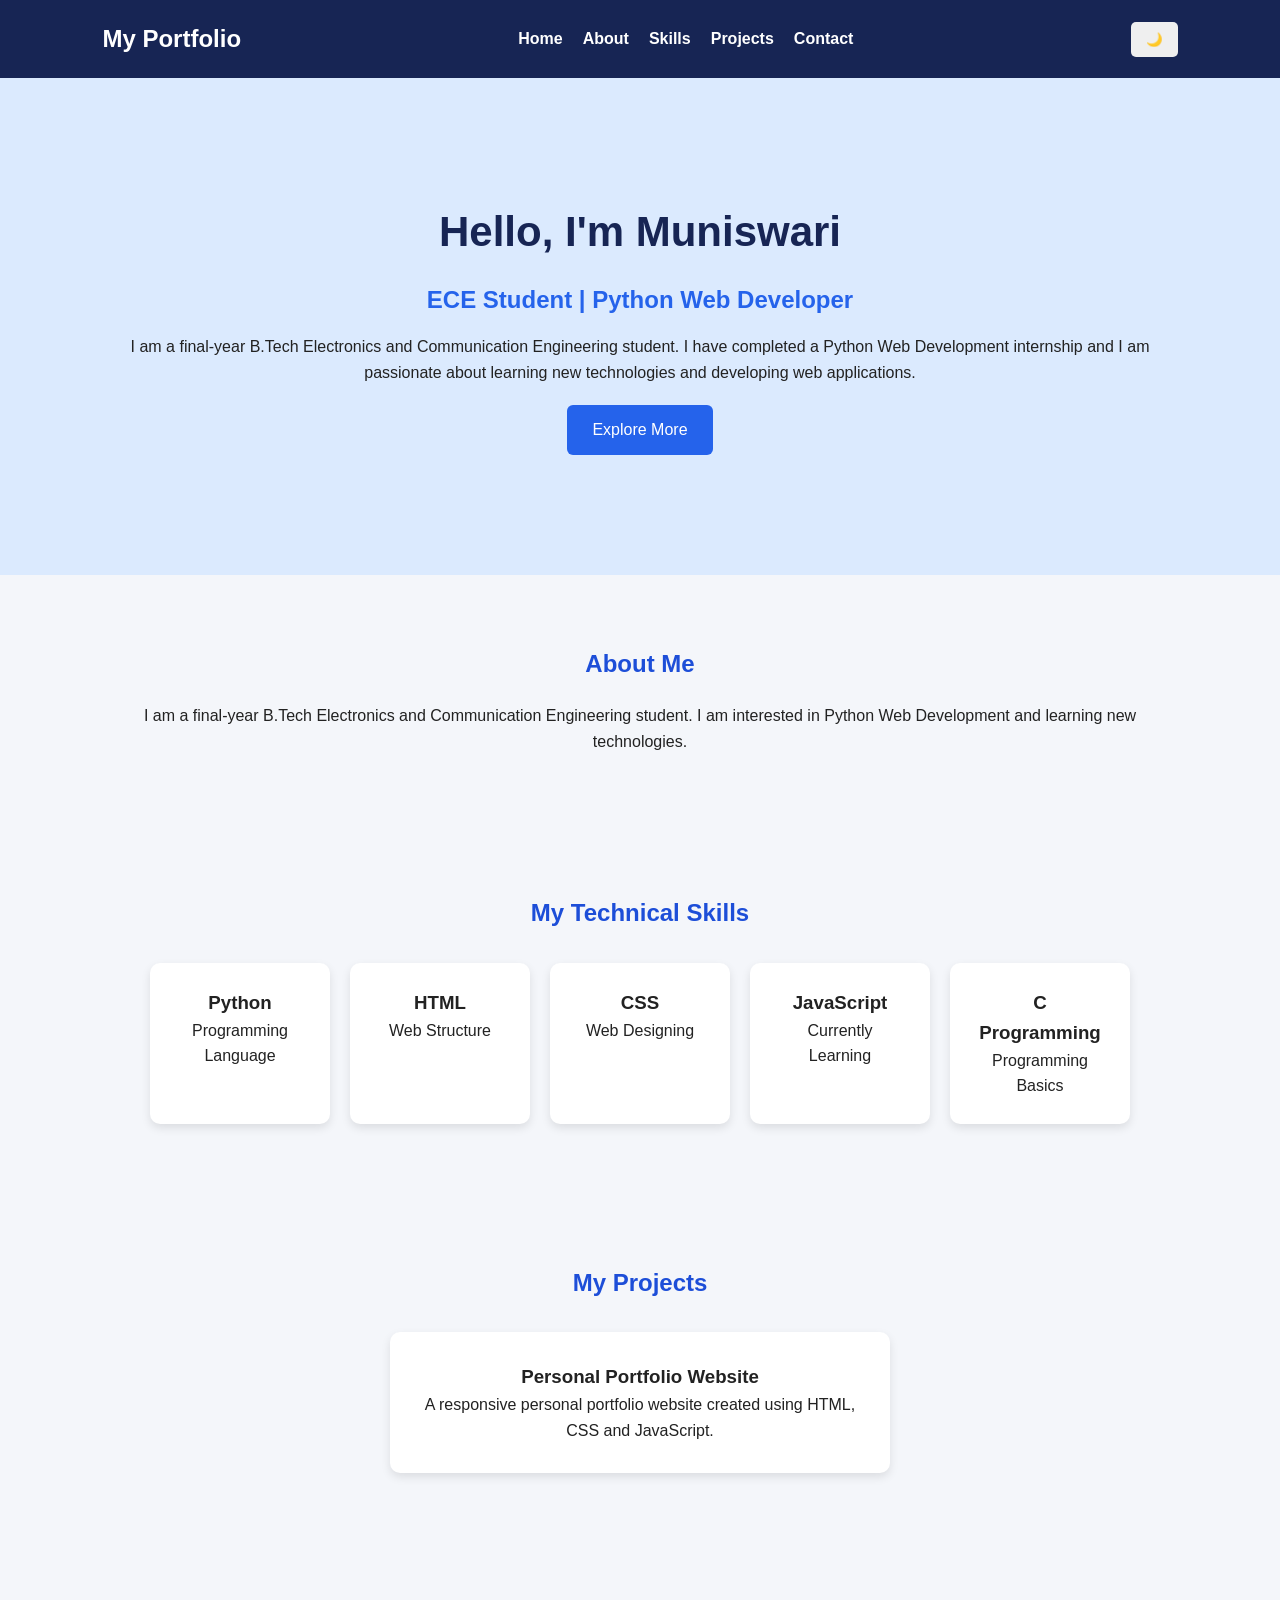
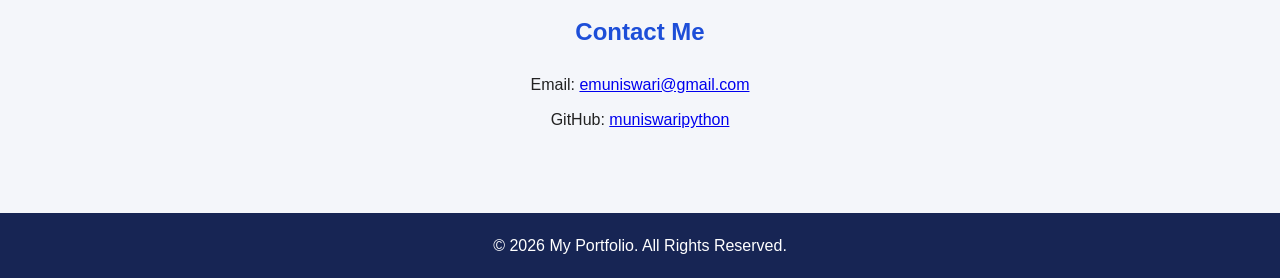
==== index.html @ 98d361c9 "Add files via upload" ====
<!DOCTYPE html>
<html lang="en">

<head>
    <meta charset="UTF-8">
    <meta name="viewport" content="width=device-width, initial-scale=1.0">

    <title>My Personal Portfolio</title>

    <link rel="stylesheet" href="style.css">
</head>

<body>

    <!-- Navigation Bar -->
    <header>
        <nav>
            <h2>My Portfolio</h2>

            <ul>
                <li><a href="#home">Home</a></li>
                <li><a href="#about">About</a></li>
                <li><a href="#skills">Skills</a></li>
                <li><a href="#projects">Projects</a></li>
                <li><a href="#contact">Contact</a></li>
            </ul>

            <button id="themeToggle">🌙</button>
        </nav>
    </header>

    <!-- Home Section -->
    <section id="home">

        <h1>Hello, I'm Muniswari</h1>

        <h2>ECE Student | Python Web Developer</h2>

        <p>
    I am a final-year B.Tech Electronics and
    Communication Engineering student.
    I have completed a Python Web Development internship
    and I am passionate about learning new technologies
    and developing web applications.
       </p>

        <a href="#about" class="btn">Explore More</a>

    </section>

    <!-- About Section -->
    <section id="about">

        <h2>About Me</h2>

        <p>
            I am a final-year B.Tech Electronics
            and Communication Engineering student.

            I am interested in Python Web Development
            and learning new technologies.
        </p>

    </section>
    <!-- Skills Section -->
<section id="skills">

    <h2>My Technical Skills</h2>

    <div class="skills-container">

        <div class="skill-card">
            <h3>Python</h3>
            <p>Programming Language</p>
        </div>

        <div class="skill-card">
            <h3>HTML</h3>
            <p>Web Structure</p>
        </div>

        <div class="skill-card">
            <h3>CSS</h3>
            <p>Web Designing</p>
        </div>

        <div class="skill-card">
            <h3>JavaScript</h3>
            <p>Currently Learning</p>
        </div>

        <div class="skill-card">
            <h3>C Programming</h3>
            <p>Programming Basics</p>
        </div>

    </div>

</section>


<!-- Projects Section -->
<section id="projects">

    <h2>My Projects</h2>

    <div class="projects-container">

        <div class="project-card">

            <h3>Personal Portfolio Website</h3>

            <p>
                A responsive personal portfolio website
                created using HTML, CSS and JavaScript.
            </p>

        </div>

    </div>

</section>


<!-- Contact Section -->
<section id="contact">

    <h2>Contact Me</h2>

    <p>Email: <a href="mailto:emuniswari@gmail.com">
                emuniswari@gmail.com
              </a> 
</p>

    <p>GitHub:
    <a href="https://github.com/muniswaripython" target="_blank">
        muniswaripython
    </a>
</p>

</section>


<!-- Footer -->
<footer>

    <p>© 2026 My Portfolio. All Rights Reserved.</p>

</footer>

<script src="script.js"></script>

</body>
</html>
---- style.css ----
/* Basic Settings */
* {
    margin: 0;
    padding: 0;
    box-sizing: border-box;
}

html {
    scroll-behavior: smooth;
}

body {
    font-family: Arial, sans-serif;
    background-color: #f4f6fa;
    color: #222;
    line-height: 1.6;
}

/* Navigation Bar */
header {
    background-color: #172554;
    padding: 20px 8%;
    color: white;
}

nav {
    display: flex;
    justify-content: space-between;
    align-items: center;
    flex-wrap: wrap;
    gap: 15px;
}

nav ul {
    display: flex;
    list-style: none;
    gap: 20px;
    flex-wrap: wrap;
}

nav a {
    color: white;
    text-decoration: none;
    font-weight: bold;
}

nav a:hover {
    color: #60a5fa;
}

/* Theme Button */
#themeToggle {
    padding: 10px 15px;
    border: none;
    border-radius: 5px;
    cursor: pointer;
}

/* All Sections */
section {
    padding: 70px 10%;
    text-align: center;
}

/* Home Section */
#home {
    background-color: #dbeafe;
    padding: 120px 10%;
}

#home h1 {
    font-size: 42px;
    color: #172554;
}

#home h2 {
    margin: 15px;
    color: #2563eb;
}

/* Section Headings */
section h2 {
    color: #1d4ed8;
    margin-bottom: 20px;
}

/* Button */
.btn {
    display: inline-block;
    margin-top: 20px;
    padding: 12px 25px;
    background-color: #2563eb;
    color: white;
    text-decoration: none;
    border-radius: 6px;
}

.btn:hover {
    background-color: #172554;
}

/* Footer */
footer {
    background-color: #172554;
    color: white;
    text-align: center;
    padding: 20px;
}

/* Dark Mode */
body.dark {
    background-color: #111827;
    color: white;
}

body.dark section {
    background-color: #1f2937;
    color: white;
}

body.dark section h2,
body.dark #home h1 {
    color: #93c5fd;
}

/* Mobile Responsive Design */
@media (max-width: 600px) {

    nav {
        flex-direction: column;
    }

    nav ul {
        justify-content: center;
        gap: 12px;
    }

    #home h1 {
        font-size: 28px;
    }

    section {
        padding: 45px 6%;
    }
}
/* Skills Section */
.skills-container {
    display: flex;
    justify-content: center;
    flex-wrap: wrap;
    gap: 20px;
    margin-top: 30px;
}

.skill-card {
    background-color: white;
    padding: 25px;
    width: 180px;
    border-radius: 10px;
    box-shadow: 0 4px 10px rgba(0, 0, 0, 0.1);
    transition: 0.3s;
}

.skill-card:hover {
    transform: translateY(-8px);
}

/* Projects Section */
.projects-container {
    display: flex;
    justify-content: center;
    margin-top: 30px;
}

.project-card {
    background-color: white;
    padding: 30px;
    max-width: 500px;
    border-radius: 10px;
    box-shadow: 0 4px 10px rgba(0, 0, 0, 0.1);
}

/* Dark Mode Cards */
body.dark .skill-card,
body.dark .project-card {
    background-color: #374151;
    color: white;
}

/* Contact Section */
#contact p {
    margin: 10px;
}
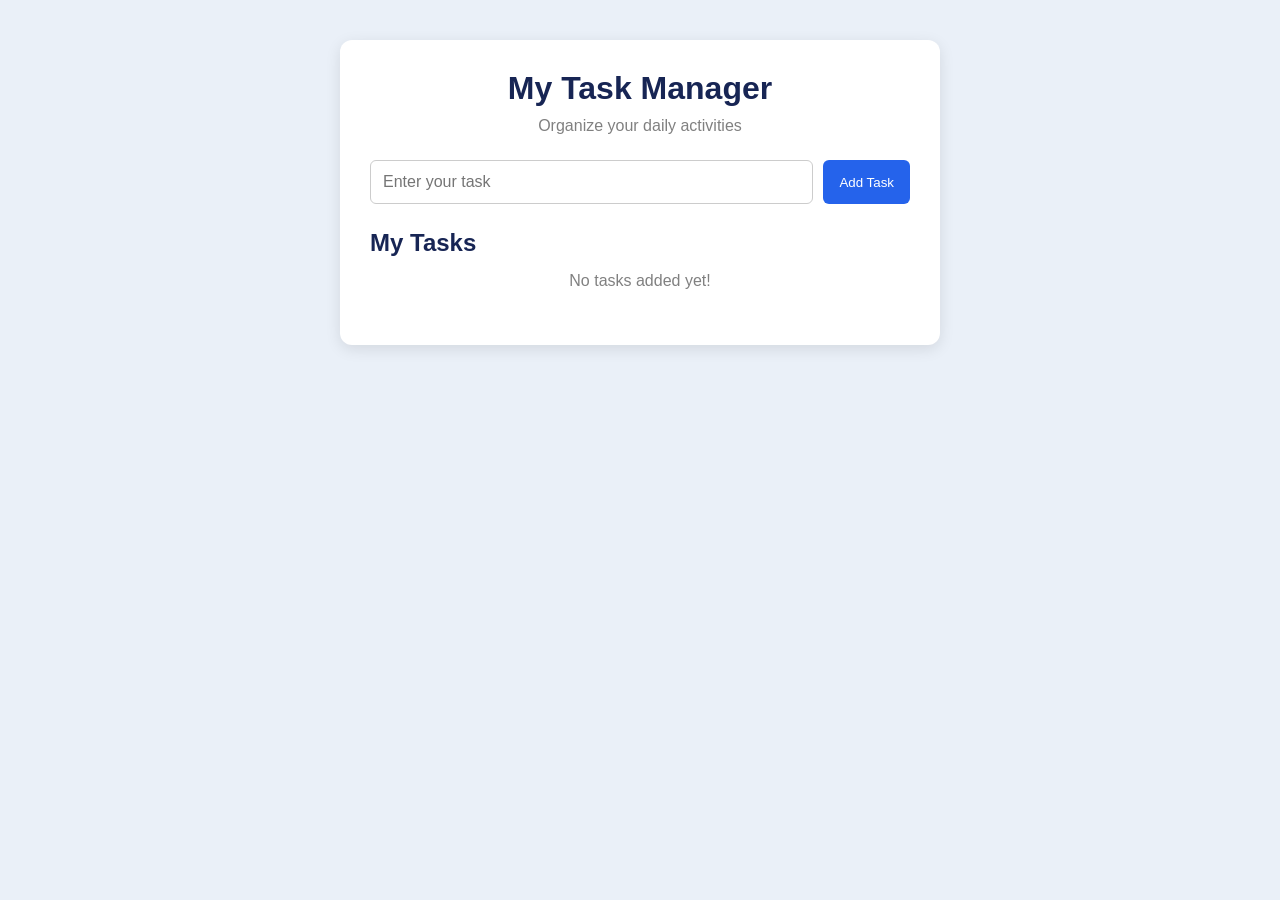
==== commit 8621bc9a: "Add files via upload" ====
--- a/index.html
+++ b/index.html
@@ -1,154 +1,36 @@
 <!DOCTYPE html>
 <html lang="en">
-
 <head>
     <meta charset="UTF-8">
     <meta name="viewport" content="width=device-width, initial-scale=1.0">
-
-    <title>My Personal Portfolio</title>
-
+    <title>Task Manager</title>
     <link rel="stylesheet" href="style.css">
+    <script src="script.js" defer></script>
 </head>
 
 <body>
 
-    <!-- Navigation Bar -->
-    <header>
-        <nav>
-            <h2>My Portfolio</h2>
+    <div class="container">
 
-            <ul>
-                <li><a href="#home">Home</a></li>
-                <li><a href="#about">About</a></li>
-                <li><a href="#skills">Skills</a></li>
-                <li><a href="#projects">Projects</a></li>
-                <li><a href="#contact">Contact</a></li>
-            </ul>
+        <h1>My Task Manager</h1>
+        <p>Organize your daily activities</p>
 
-            <button id="themeToggle">🌙</button>
-        </nav>
-    </header>
+        <div class="input-section">
 
-    <!-- Home Section -->
-    <section id="home">
+            <input type="text" id="taskInput"
+                placeholder="Enter your task">
 
-        <h1>Hello, I'm Muniswari</h1>
+            <button id="addButton">Add Task</button>
 
-        <h2>ECE Student | Python Web Developer</h2>
-
-        <p>
-    I am a final-year B.Tech Electronics and
-    Communication Engineering student.
-    I have completed a Python Web Development internship
-    and I am passionate about learning new technologies
-    and developing web applications.
-       </p>
-
-        <a href="#about" class="btn">Explore More</a>
-
-    </section>
-
-    <!-- About Section -->
-    <section id="about">
-
-        <h2>About Me</h2>
-
-        <p>
-            I am a final-year B.Tech Electronics
-            and Communication Engineering student.
-
-            I am interested in Python Web Development
-            and learning new technologies.
-        </p>
-
-    </section>
-    <!-- Skills Section -->
-<section id="skills">
-
-    <h2>My Technical Skills</h2>
-
-    <div class="skills-container">
-
-        <div class="skill-card">
-            <h3>Python</h3>
-            <p>Programming Language</p>
         </div>
 
-        <div class="skill-card">
-            <h3>HTML</h3>
-            <p>Web Structure</p>
-        </div>
+        <h2>My Tasks</h2>
 
-        <div class="skill-card">
-            <h3>CSS</h3>
-            <p>Web Designing</p>
-        </div>
+        <ul id="taskList"></ul>
 
-        <div class="skill-card">
-            <h3>JavaScript</h3>
-            <p>Currently Learning</p>
-        </div>
-
-        <div class="skill-card">
-            <h3>C Programming</h3>
-            <p>Programming Basics</p>
-        </div>
+        <p id="emptyMessage">No tasks added yet!</p>
 
     </div>
 
-</section>
-
-
-<!-- Projects Section -->
-<section id="projects">
-
-    <h2>My Projects</h2>
-
-    <div class="projects-container">
-
-        <div class="project-card">
-
-            <h3>Personal Portfolio Website</h3>
-
-            <p>
-                A responsive personal portfolio website
-                created using HTML, CSS and JavaScript.
-            </p>
-
-        </div>
-
-    </div>
-
-</section>
-
-
-<!-- Contact Section -->
-<section id="contact">
-
-    <h2>Contact Me</h2>
-
-    <p>Email: <a href="mailto:emuniswari@gmail.com">
-                emuniswari@gmail.com
-              </a> 
-</p>
-
-    <p>GitHub:
-    <a href="https://github.com/muniswaripython" target="_blank">
-        muniswaripython
-    </a>
-</p>
-
-</section>
-
-
-<!-- Footer -->
-<footer>
-
-    <p>© 2026 My Portfolio. All Rights Reserved.</p>
-
-</footer>
-
-<script src="script.js"></script>
-
 </body>
 </html>
--- a/style.css
+++ b/style.css
@@ -1,193 +1,99 @@
-/* Basic Settings */
 * {
     margin: 0;
     padding: 0;
     box-sizing: border-box;
 }
 
-html {
-    scroll-behavior: smooth;
+body {
+    font-family: Arial, sans-serif;
+    background: #eaf0f8;
+    padding: 40px 15px;
 }
 
-body {
-    font-family: Arial, sans-serif;
-    background-color: #f4f6fa;
-    color: #222;
-    line-height: 1.6;
+.container {
+    max-width: 600px;
+    margin: auto;
+    background: white;
+    padding: 30px;
+    border-radius: 12px;
+    box-shadow: 0 4px 15px rgba(0,0,0,0.1);
 }
 
-/* Navigation Bar */
-header {
-    background-color: #172554;
-    padding: 20px 8%;
-    color: white;
+h1 {
+    text-align: center;
+    color: #172554;
+    margin-bottom: 10px;
 }
 
-nav {
+p {
+    text-align: center;
+    color: gray;
+    margin-bottom: 25px;
+}
+
+.input-section {
+    display: flex;
+    gap: 10px;
+    margin-bottom: 25px;
+}
+
+input {
+    flex: 1;
+    padding: 12px;
+    border: 1px solid #ccc;
+    border-radius: 6px;
+    font-size: 16px;
+    min-width: 0;
+}
+
+button {
+    padding: 12px 16px;
+    background: #2563eb;
+    color: white;
+    border: none;
+    border-radius: 6px;
+    cursor: pointer;
+}
+
+button:hover {
+    background: #1d4ed8;
+}
+
+h2 {
+    color: #172554;
+    margin-bottom: 15px;
+}
+
+li {
+    list-style: none;
+    background: #f1f5f9;
+    padding: 12px;
+    margin-bottom: 10px;
+    border-radius: 6px;
     display: flex;
     justify-content: space-between;
     align-items: center;
-    flex-wrap: wrap;
-    gap: 15px;
+    gap: 10px;
+    overflow-wrap: anywhere;
 }
 
-nav ul {
-    display: flex;
-    list-style: none;
-    gap: 20px;
-    flex-wrap: wrap;
+.task-text {
+    flex: 1;
 }
 
-nav a {
-    color: white;
-    text-decoration: none;
-    font-weight: bold;
+.actions {
+    display: flex;
+    gap: 5px;
 }
 
-nav a:hover {
-    color: #60a5fa;
+.edit {
+    background: #16a34a;
 }
 
-/* Theme Button */
-#themeToggle {
-    padding: 10px 15px;
-    border: none;
-    border-radius: 5px;
-    cursor: pointer;
+.delete {
+    background: #dc2626;
 }
 
-/* All Sections */
-section {
-    padding: 70px 10%;
-    text-align: center;
-}
-
-/* Home Section */
-#home {
-    background-color: #dbeafe;
-    padding: 120px 10%;
-}
-
-#home h1 {
-    font-size: 42px;
-    color: #172554;
-}
-
-#home h2 {
-    margin: 15px;
-    color: #2563eb;
-}
-
-/* Section Headings */
-section h2 {
-    color: #1d4ed8;
-    margin-bottom: 20px;
-}
-
-/* Button */
-.btn {
-    display: inline-block;
-    margin-top: 20px;
-    padding: 12px 25px;
-    background-color: #2563eb;
-    color: white;
-    text-decoration: none;
-    border-radius: 6px;
-}
-
-.btn:hover {
-    background-color: #172554;
-}
-
-/* Footer */
-footer {
-    background-color: #172554;
-    color: white;
-    text-align: center;
-    padding: 20px;
-}
-
-/* Dark Mode */
-body.dark {
-    background-color: #111827;
-    color: white;
-}
-
-body.dark section {
-    background-color: #1f2937;
-    color: white;
-}
-
-body.dark section h2,
-body.dark #home h1 {
-    color: #93c5fd;
-}
-
-/* Mobile Responsive Design */
-@media (max-width: 600px) {
-
-    nav {
-        flex-direction: column;
-    }
-
-    nav ul {
-        justify-content: center;
-        gap: 12px;
-    }
-
-    #home h1 {
-        font-size: 28px;
-    }
-
-    section {
-        padding: 45px 6%;
-    }
-}
-/* Skills Section */
-.skills-container {
-    display: flex;
-    justify-content: center;
-    flex-wrap: wrap;
-    gap: 20px;
-    margin-top: 30px;
-}
-
-.skill-card {
-    background-color: white;
-    padding: 25px;
-    width: 180px;
-    border-radius: 10px;
-    box-shadow: 0 4px 10px rgba(0, 0, 0, 0.1);
-    transition: 0.3s;
-}
-
-.skill-card:hover {
-    transform: translateY(-8px);
-}
-
-/* Projects Section */
-.projects-container {
-    display: flex;
-    justify-content: center;
-    margin-top: 30px;
-}
-
-.project-card {
-    background-color: white;
-    padding: 30px;
-    max-width: 500px;
-    border-radius: 10px;
-    box-shadow: 0 4px 10px rgba(0, 0, 0, 0.1);
-}
-
-/* Dark Mode Cards */
-body.dark .skill-card,
-body.dark .project-card {
-    background-color: #374151;
-    color: white;
-}
-
-/* Contact Section */
-#contact p {
-    margin: 10px;
+#emptyMessage {
+    margin-top: 15px;
 }
